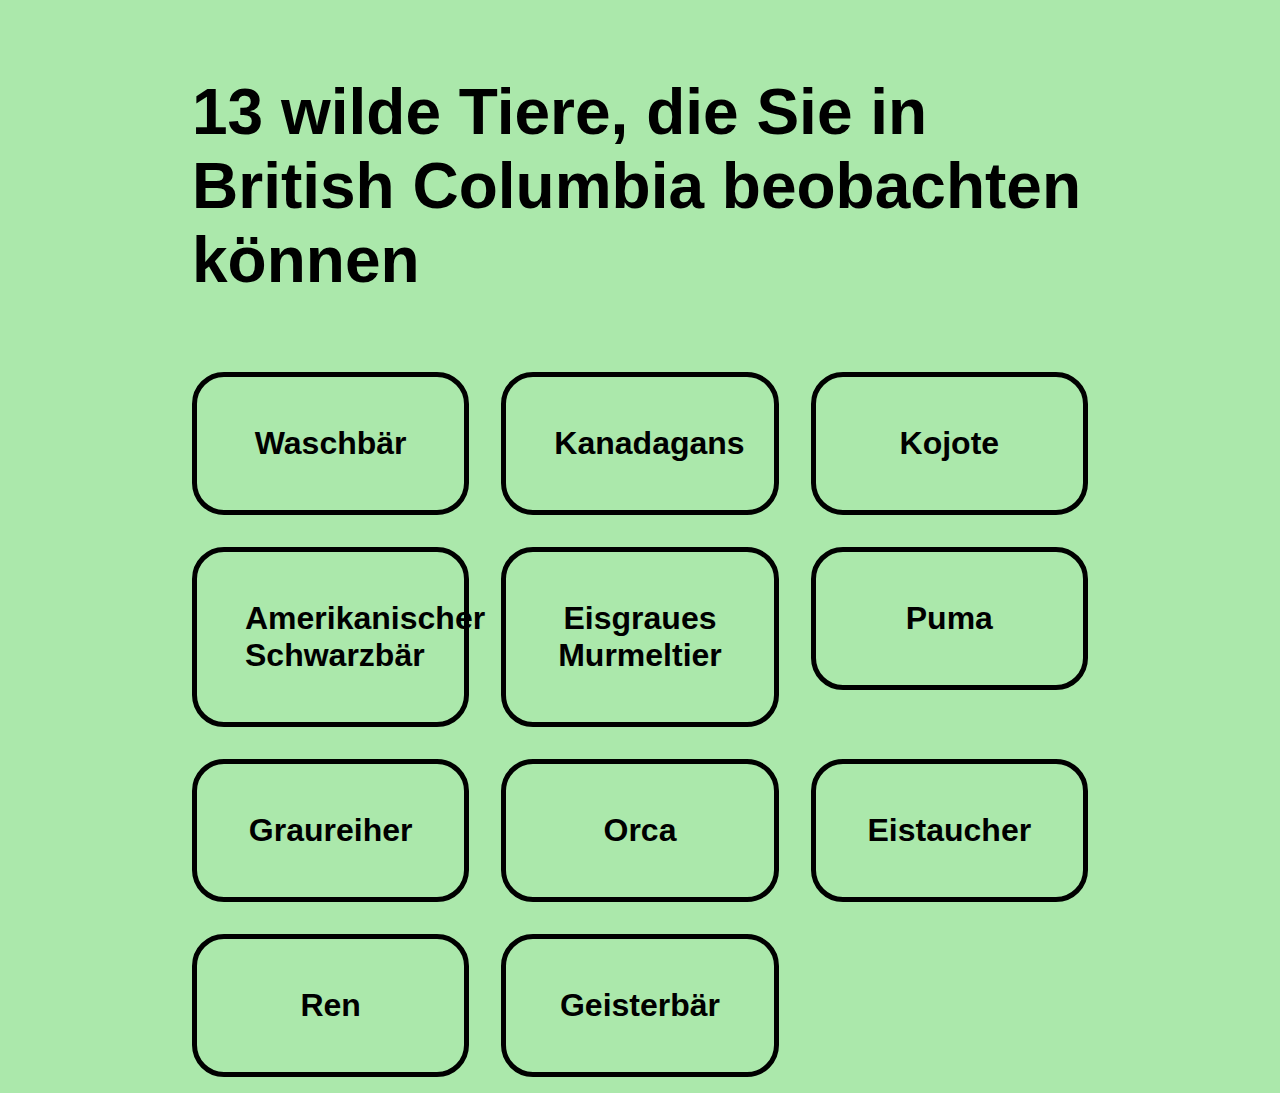
==== 04_01e/index.html @ 2c45850d "files for chapter 4" ====
<!DOCTYPE html>
<html lang="de">

<head>
  <meta charset="UTF-8" />
  <meta name="viewport" content="width=device-width, initial-scale=1.0" />
  <link href="style.css" rel="stylesheet" />
  <link href="extra.css" rel="stylesheet" />
  <script src="script.js" defer></script>
  <title> 13 wilde Tiere, die Sie in British Columbia beobachten können</title>
  <style>
    body {
      background-color: hsl(120, 57%, 79%);
    }
  </style>
</head>

<body>
  <header class="masthead">
    <h1>13 wilde Tiere, die Sie in British Columbia beobachten können</h1>
  </header>
  <main class="main-content">
    <ul class="animals">
      <li><a href="https://de.wikipedia.org/wiki/Waschb%C3%A4r">Waschbär</a></li>
      <li>
        <a href="https://de.wikipedia.org/wiki/Kanadagans"> Kanadagans</a>
      </li>
      <li><a href="https://de.wikipedia.org/wiki/Kojote">Kojote</a></li>
      <li>
        <a href="https://de.wikipedia.org/wiki/Amerikanischer_Schwarzb%C3%A4r">Amerikanischer Schwarzbär</a>
      </li>
      <li>
        <a href="https://de.wikipedia.org/wiki/Eisgraues_Murmeltier">Eisgraues Murmeltier</a>
      </li>
      <li><a href="https://de.wikipedia.org/wiki/Puma">Puma</a></li>
      <li>
        <a href="https://de.wikipedia.org/wiki/Graureiher">Graureiher</a>
      </li>
      <li><a href="https://de.wikipedia.org/wiki/Orca,_der_Killerwal">Orca</a></li>
      <li>
        <a href="https://de.wikipedia.org/wiki/Eistaucher">Eistaucher</a>
      </li>
      <li><a href="https://de.wikipedia.org/wiki/Ren">Ren</a></li>
      <li>
        <a href="https://de.wikipedia.org/wiki/Kermodeb%C3%A4r">Geisterbär</a>
      </li>
    </ul>
  </main>
</body>

</html>
---- 04_01e/style.css ----
:root {
  --max-width: 70vw;
  --whitespace: 2rem;
}

* {
  box-sizing: border-box;
}

body {
  margin: 1rem;
  font-family: -apple-system, BlinkMacSystemFont, "Segoe UI", Roboto, Oxygen,
    Ubuntu, Cantarell, "Open Sans", "Helvetica Neue", sans-serif;
}

.masthead {
  margin-block: var(--whitespace);
  margin-inline: auto;
  max-inline-size: var(--max-width, 70vw);
  display: flex;
  justify-content: center;
}

.masthead h1 {
  font-size: 400%;
}

.main-content {
  margin-inline: auto;
  max-inline-size: var(--max-width, 70vw);
}

.animals {
  display: grid;
  grid-template-columns: repeat(auto-fit, minmax(30ch, 1fr));
  gap: var(--whitespace);
  list-style-type: none;
  margin: 0;
  padding: 0;
}

.animals li {
  font-size: 200%;
  font-weight: 600;
  text-align: center;
}

.animals li a {
  --whitespace: 3rem;
  border: 5px solid black;
  display: block;
  padding: var(--whitespace);
  text-decoration: none;
  color: var(--color, black);
  background-color: var(--bg-color, transparent);
}

.animals li a:hover {
  text-decoration: underline;
}
---- 04_01e/extra.css ----
.animals li a {
  border-radius: 2rem;
  transition: color 0.3s;
  transition: background-color 0.3s;
}

.animals li a:hover {
  background: black;
  color: white;
}
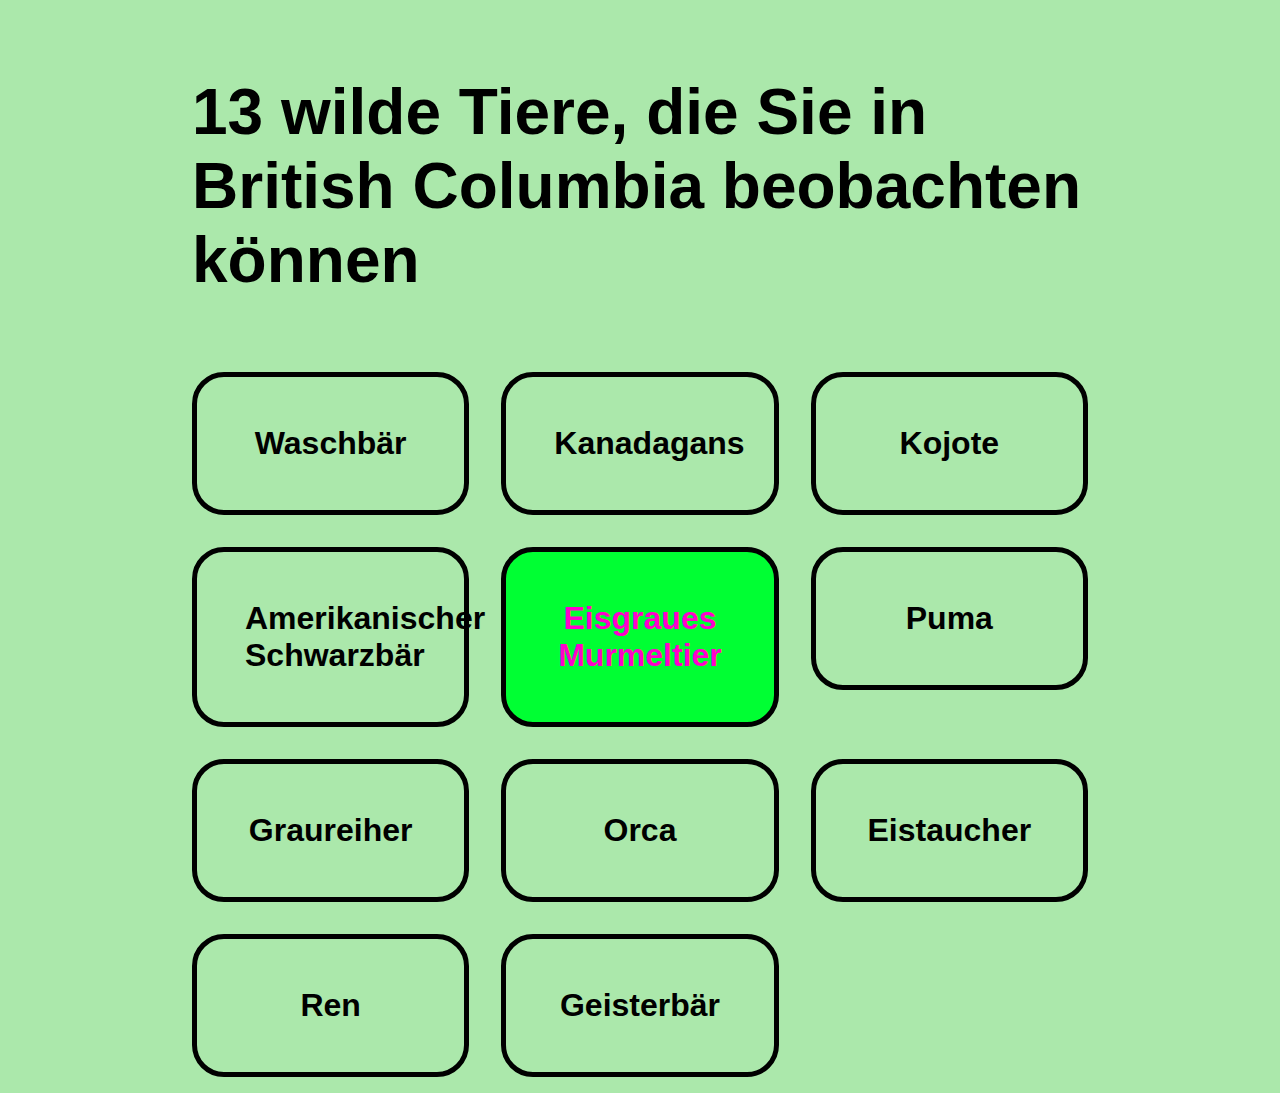
==== commit e78dee8d: "added inline custom properties" ====
--- a/04_01e/index.html
+++ b/04_01e/index.html
@@ -30,7 +30,10 @@
         <a href="https://de.wikipedia.org/wiki/Amerikanischer_Schwarzb%C3%A4r">Amerikanischer Schwarzbär</a>
       </li>
       <li>
-        <a href="https://de.wikipedia.org/wiki/Eisgraues_Murmeltier">Eisgraues Murmeltier</a>
+        <a href="https://de.wikipedia.org/wiki/Eisgraues_Murmeltier" style="
+              --color: hsl(312, 100%, 50%);
+              --bg-color: hsl(132, 100%, 50%);
+            ">Eisgraues Murmeltier</a>
       </li>
       <li><a href="https://de.wikipedia.org/wiki/Puma">Puma</a></li>
       <li>
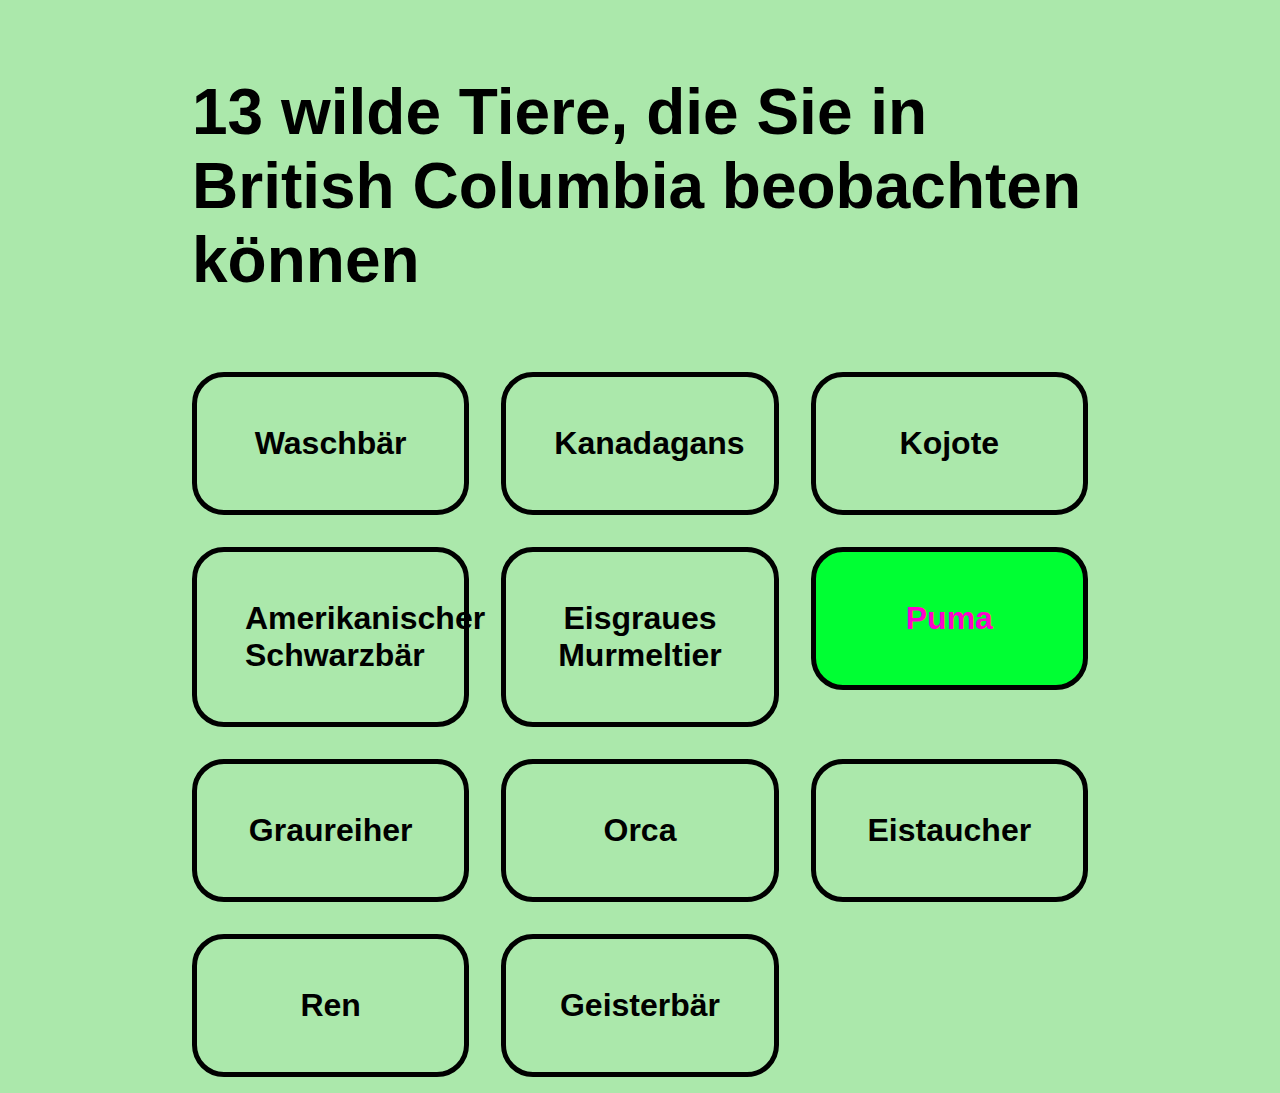
==== commit ecc09a96: "changed" ====
--- a/04_01e/index.html
+++ b/04_01e/index.html
@@ -30,12 +30,12 @@
         <a href="https://de.wikipedia.org/wiki/Amerikanischer_Schwarzb%C3%A4r">Amerikanischer Schwarzbär</a>
       </li>
       <li>
-        <a href="https://de.wikipedia.org/wiki/Eisgraues_Murmeltier" style="
+        <a href="https://de.wikipedia.org/wiki/Eisgraues_Murmeltier">Eisgraues Murmeltier</a>
+      </li>
+      <li><a href="https://de.wikipedia.org/wiki/Puma" style="
               --color: hsl(312, 100%, 50%);
               --bg-color: hsl(132, 100%, 50%);
-            ">Eisgraues Murmeltier</a>
-      </li>
-      <li><a href="https://de.wikipedia.org/wiki/Puma">Puma</a></li>
+            ">Puma</a></li>
       <li>
         <a href="https://de.wikipedia.org/wiki/Graureiher">Graureiher</a>
       </li>
